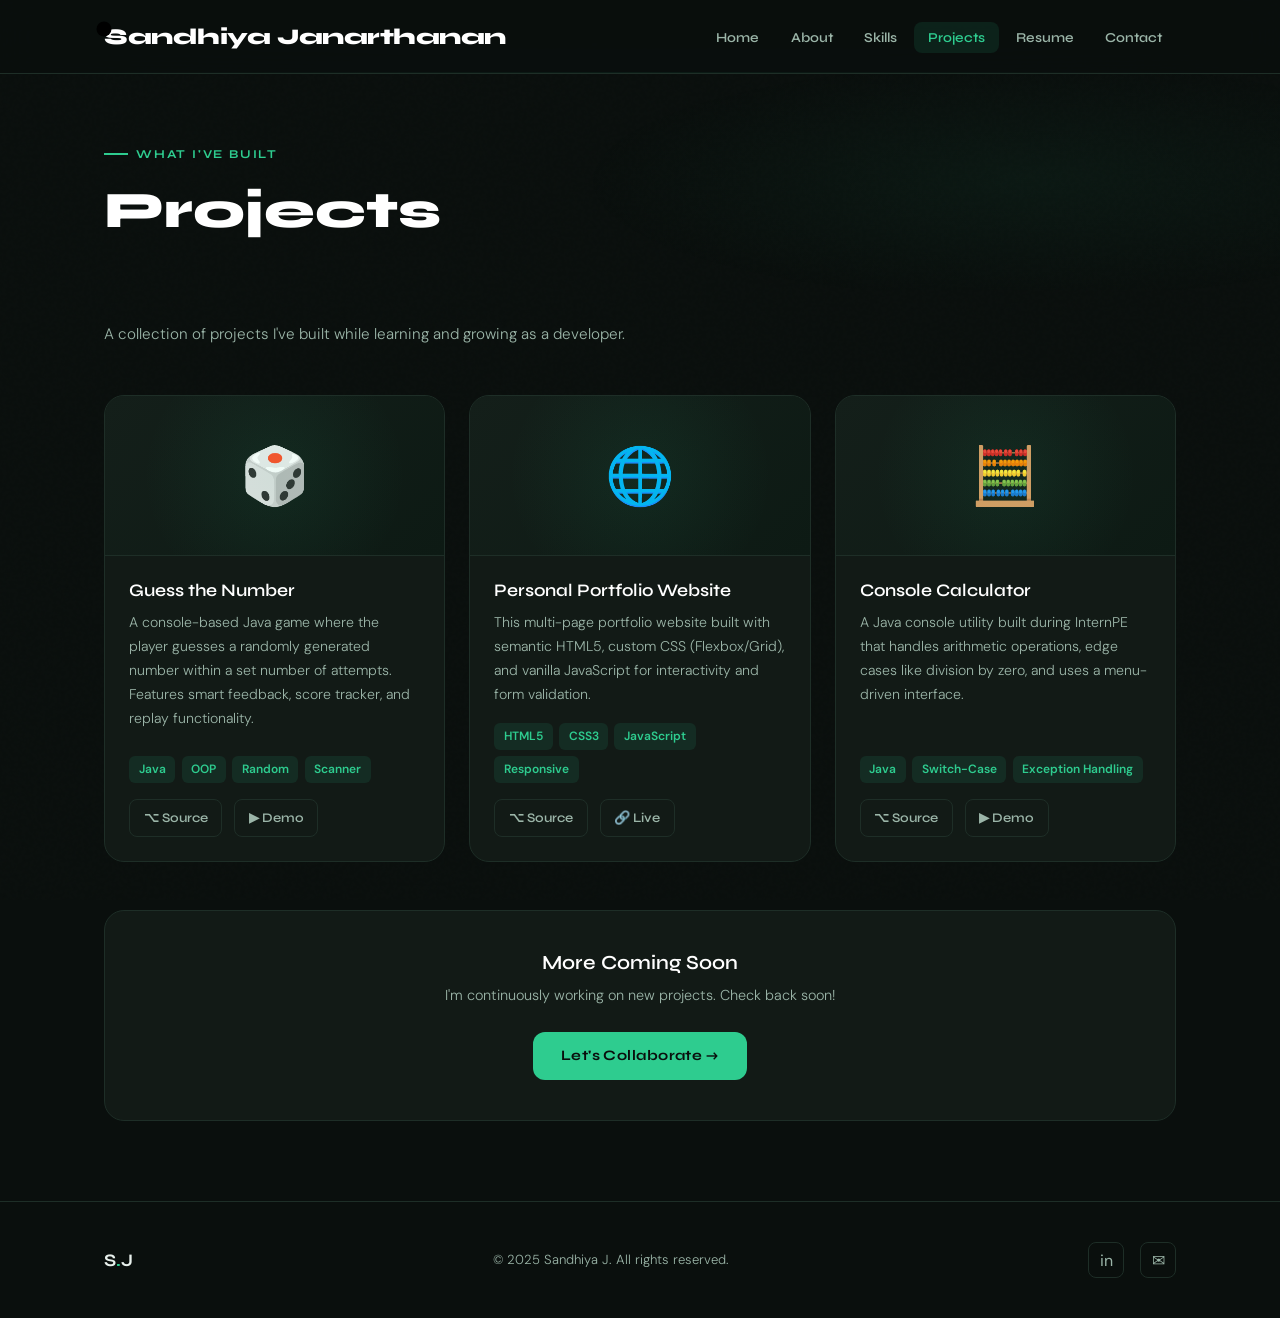
==== projects.html @ 61b1cd42 "Initial Portfolio" ====
<!DOCTYPE html>
<html lang="en">
<head>
  <meta charset="UTF-8" />
  <meta name="viewport" content="width=device-width, initial-scale=1.0" />
  <title>Projects — Sandhiya J</title>
  <link rel="stylesheet" href="style.css" />
</head>
<body>
  <nav id="navbar">
    <div class="container nav-inner">
      <a href="index.html" class="nav-logo">Sandhiya Janarthanan</a>
      <ul class="nav-links">
        <li><a href="index.html">Home</a></li>
        <li><a href="about.html">About</a></li>
        <li><a href="skills.html">Skills</a></li>
        <li><a href="projects.html">Projects</a></li>
        <li><a href="resume.html">Resume</a></li>
        <li><a href="contact.html">Contact</a></li>
      </ul>
      <div class="cursor" id="cursor"></div>
      <button class="nav-toggle"><span></span><span></span><span></span></button>
    </div>
  </nav>

  <main>
    <div class="page-hero">
      <div class="page-hero-bg"></div>
      <div class="container">
        <span class="section-label">What I've Built</span>
        <h1 style="font-size:clamp(2rem,5vw,3.2rem)">Projects</h1>
      </div>
    </div>

    <section class="section" style="padding-top:2rem">
      <div class="container">
        <p class="fade-up" style="max-width:600px;margin-bottom:3rem;font-size:.95rem">
          A collection of projects I've built while learning and growing as a developer.
        </p>

        <div class="projects-grid">

          <article class="project-card fade-up">
            <div class="project-thumb">🎲</div>
            <div class="project-body">
              <h3>Guess the Number</h3>
              <p>A console-based Java game where the player guesses a randomly generated number within a set number of attempts. Features smart feedback, score tracker, and replay functionality.</p>
              <div class="project-tags">
                <span class="project-tag">Java</span><span class="project-tag">OOP</span>
                <span class="project-tag">Random</span><span class="project-tag">Scanner</span>
              </div>
              <div class="project-links">
                <a href="https://github.com/SandhiyaIT-45/GuessNumber-game">⌥ Source</a>
                <a href="https://github.com/SandhiyaIT-45/GuessNumber-game">▶ Demo</a>
              </div>
            </div>
          </article>

         <!--<article class="project-card fade-up">
            <div class="project-thumb">✊</div>
            <div class="project-body">
              <h3>Rock Paper Scissors</h3>
              <p>A fully interactive Java console game with randomized computer moves, score tracking across rounds, and smooth user input via the Scanner class.</p>
              <div class="project-tags">
                <span class="project-tag">Java</span><span class="project-tag">Randomization</span>
                <span class="project-tag">Scanner</span><span class="project-tag">Conditionals</span>
              </div>
              <div class="project-links">
                <a href="#">⌥ Source</a>
                <a href="#">▶ Demo</a>
              </div>
            </div>
          </article>-->

          <article class="project-card fade-up">
            <div class="project-thumb">🌐</div>
            <div class="project-body">
              <h3>Personal Portfolio Website</h3>
              <p>This multi-page portfolio website built with semantic HTML5, custom CSS (Flexbox/Grid), and vanilla JavaScript for interactivity and form validation.</p>
              <div class="project-tags">
                <span class="project-tag">HTML5</span><span class="project-tag">CSS3</span>
                <span class="project-tag">JavaScript</span><span class="project-tag">Responsive</span>
              </div>
              <div class="project-links">
                <a href="">⌥ Source</a>
                <a href="index.html">🔗 Live</a>
              </div>
            </div>
          </article>

          <article class="project-card fade-up">
            <div class="project-thumb">🧮</div>
            <div class="project-body">
              <h3>Console Calculator</h3>
              <p>A Java console utility built during InternPE that handles arithmetic operations, edge cases like division by zero, and uses a menu-driven interface.</p>
              <div class="project-tags">
                <span class="project-tag">Java</span><span class="project-tag">Switch-Case</span>
                <span class="project-tag">Exception Handling</span>
              </div>
              <div class="project-links">
                <a href="#">⌥ Source</a>
                <a href="#">▶ Demo</a>
              </div>
            </div>
          </article>

        </div>

        <div class="fade-up" style="text-align:center;margin-top:3rem;padding:2.5rem;background:var(--card);border:1px solid var(--border);border-radius:var(--radius-lg)">
          <h3 style="margin-bottom:.5rem">More Coming Soon</h3>
          <p style="margin-bottom:1.5rem;font-size:.9rem">I'm continuously working on new projects. Check back soon!</p>
          <a href="contact.html" class="btn btn-primary">Let's Collaborate →</a>
        </div>

      </div>
    </section>
  </main>

  <footer>
    <div class="container footer-inner">
      <div class="footer-brand">S<span>.</span>J</div>
      <p>© 2025 Sandhiya J. All rights reserved.</p>
      <div class="footer-links">
        <a href="https://linkedin.com" target="_blank">in</a>
        <a href="mailto:santhiyaj439@gmail.com">✉</a>
      </div>
    </div>
  </footer>
  <script src="script.js"></script>
</body>
</html>
---- style.css ----
/* ============================================================
   SANDHIYA J — Portfolio Stylesheet
   Theme: Dark professional with emerald accents
   ============================================================ */

@import url('https://fonts.googleapis.com/css2?family=Syne:wght@400;600;700;800&family=DM+Sans:ital,wght@0,300;0,400;0,500;1,300&display=swap');

/* ── CSS Variables ── */
:root {
  --bg:        #0a0f0d;
  --bg2:       #0f1712;
  --bg3:       #141f1a;
  --card:      #121a16;
  --border:    #1e2e27;
  --accent:    #2ecc8f;
  --accent2:   #1aab72;
  --accent3:   #0d7a52;
  --text:      #e8f0ec;
  --text2:     #9bb5a8;
  --text3:     #5a7a6d;
  --white:     #ffffff;
  --font-head: 'Syne', sans-serif;
  --font-body: 'DM Sans', sans-serif;
  --radius:    12px;
  --radius-lg: 20px;
  --shadow:    0 8px 32px rgba(0,0,0,0.4);
  --trans:     all 0.3s cubic-bezier(0.4,0,0.2,1);
}
/* Default Light Mode 
body {
  background-color: white;
  color: black;
  transition: 0.3s;
}

Dark Mode 
.dark-mode {
  background-color: #121212;
  color: white;
}

 Button 
#themeToggle {
  padding: 10px 15px;
  cursor: pointer;
}*/

/* Hide default cursor */
body {
  cursor:pointer;
}

/* Custom cursor */
.cursor {
  width: 15px;
  height: 15px;
  background: black;
  border-radius: 50%;
  position: fixed;
  pointer-events: none;
  transform: translate(-50%, -50%);
}

/* Hover effect */
a:hover ~ .cursor,
button:hover ~ .cursor {
  transform: scale(2);
  background: red;
}

/* ── Reset & Base ── */
*, *::before, *::after { box-sizing: border-box; margin: 0; padding: 0; }
html { scroll-behavior: smooth; font-size: 16px; }
body {
  font-family: var(--font-body);
  background: var(--bg);
  color: var(--text);
  line-height: 1.7;
  min-height: 100vh;
  overflow-x: hidden;
}

a { color: inherit; text-decoration: none; }
img { max-width: 100%; display: block; }
ul { list-style: none; }

/* ── Noise texture overlay ── */
body::before {
  content: '';
  position: fixed;
  inset: 0;
  background-image: url("data:image/svg+xml,%3Csvg viewBox='0 0 256 256' xmlns='http://www.w3.org/2000/svg'%3E%3Cfilter id='noise'%3E%3CfeTurbulence type='fractalNoise' baseFrequency='0.9' numOctaves='4' stitchTiles='stitch'/%3E%3C/filter%3E%3Crect width='100%25' height='100%25' filter='url(%23noise)' opacity='0.03'/%3E%3C/svg%3E");
  pointer-events: none;
  z-index: 0;
  opacity: 0.4;
}

/* ── Typography ── */
h1, h2, h3, h4 {
  font-family: var(--font-head);
  line-height: 1.2;
  color: var(--white);
}
h1 { font-size: clamp(2.4rem, 6vw, 4rem); font-weight: 800; }
h2 { font-size: clamp(1.8rem, 4vw, 2.6rem); font-weight: 700; }
h3 { font-size: 1.25rem; font-weight: 600; }
h4 { font-size: 1rem; font-weight: 600; }
p  { color: var(--text2); font-weight: 300; }

/* ── Utility ── */
.container {
  max-width: 1120px;
  margin: 0 auto;
  padding: 0 1.5rem;
}
.section { padding: 5rem 0; position: relative; z-index: 1; }

.section-label {
  display: inline-flex;
  align-items: center;
  gap: 0.5rem;
  font-family: var(--font-head);
  font-size: 0.75rem;
  font-weight: 700;
  letter-spacing: 0.15em;
  text-transform: uppercase;
  color: var(--accent);
  margin-bottom: 1rem;
}
.section-label::before {
  content: '';
  width: 24px; height: 2px;
  background: var(--accent);
  display: inline-block;
}
.section-title { margin-bottom: 3rem; }
.accent { color: var(--accent); }

/* ── Buttons ── */
.btn {
  display: inline-flex;
  align-items: center;
  gap: 0.5rem;
  padding: 0.75rem 1.75rem;
  border-radius: var(--radius);
  font-family: var(--font-head);
  font-size: 0.9rem;
  font-weight: 700;
  letter-spacing: 0.03em;
  cursor: pointer;
  transition: var(--trans);
  border: none;
}
.btn-primary { background: var(--accent); color: var(--bg); }
.btn-primary:hover {
  background: var(--white);
  transform: translateY(-2px);
  box-shadow: 0 12px 28px rgba(46,204,143,0.25);
}
.btn-outline { background: transparent; color: var(--accent); border: 1.5px solid var(--border); }
.btn-outline:hover {
  border-color: var(--accent);
  background: rgba(46,204,143,0.07);
  transform: translateY(-2px);
}

/* ── Navbar ── */
#navbar {
  position: fixed;
  top: 0; left: 0; right: 0;
  z-index: 1000;
  padding: 1.1rem 0;
  background: rgba(10,15,13,0.85);
  backdrop-filter: blur(18px);
  -webkit-backdrop-filter: blur(18px);
  border-bottom: 1px solid var(--border);
  transition: var(--trans);
}
#navbar.scrolled {
  padding: 0.8rem 0;
  box-shadow: 0 4px 24px rgba(0,0,0,0.5);
}
.nav-inner { display: flex; align-items: center; justify-content: space-between; }
.nav-logo {
  font-family: var(--font-head);
  font-size: 1.4rem;
  font-weight: 800;
  color: var(--white);
  letter-spacing: -0.02em;
}
.nav-logo span { color: var(--accent); }
.nav-links { display: flex; align-items: center; gap: 0.25rem; }
.nav-links a {
  padding: 0.45rem 0.85rem;
  border-radius: 8px;
  font-family: var(--font-head);
  font-size: 0.85rem;
  font-weight: 600;
  color: var(--text2);
  transition: var(--trans);
}
.nav-links a:hover,
.nav-links a.active { color: var(--white); background: rgba(46,204,143,0.1); }
.nav-links a.active { color: var(--accent); }

/* Hamburger */
.nav-toggle {
  display: none;
  flex-direction: column;
  gap: 5px;
  cursor: pointer;
  background: none;
  border: none;
  padding: 0.3rem;
}
.nav-toggle span {
  display: block;
  width: 24px; height: 2px;
  background: var(--text);
  border-radius: 2px;
  transition: var(--trans);
}
.nav-toggle.open span:nth-child(1) { transform: rotate(45deg) translate(5px,5px); }
.nav-toggle.open span:nth-child(2) { opacity: 0; }
.nav-toggle.open span:nth-child(3) { transform: rotate(-45deg) translate(5px,-5px); }

/* ── Page Wrapper ── */
main { padding-top: 72px; }

/* ── Hero ── */
.hero {
  min-height: calc(100vh - 72px);
  display: flex;
  align-items: center;
  position: relative;
  overflow: hidden;
}
.hero-bg {
  position: absolute; inset: 0;
  background:
    radial-gradient(ellipse 60% 60% at 70% 40%, rgba(46,204,143,0.07) 0%, transparent 70%),
    radial-gradient(ellipse 40% 40% at 20% 80%, rgba(46,204,143,0.04) 0%, transparent 60%);
  pointer-events: none;
}
.hero-grid {
  display: grid;
  grid-template-columns: 1fr 1fr;
  gap: 4rem;
  align-items: center;
  position: relative;
  z-index: 1;
}
.hero-tag {
  display: inline-flex;
  align-items: center;
  gap: 0.5rem;
  background: rgba(46,204,143,0.1);
  border: 1px solid rgba(46,204,143,0.2);
  border-radius: 99px;
  padding: 0.35rem 1rem;
  font-size: 0.8rem;
  font-weight: 500;
  color: var(--accent);
  margin-bottom: 1.5rem;
}
.hero-tag .dot {
  width: 7px; height: 7px;
  border-radius: 50%;
  background: var(--accent);
  animation: pulse 2s infinite;
}
@keyframes pulse {
  0%, 100% { opacity: 1; transform: scale(1); }
  50%       { opacity: 0.4; transform: scale(1.4); }
}
.hero-name { margin-bottom: 1rem; }
.hero-name .line2 { color: var(--accent); display: block; }
.hero-subtitle {
  font-family: var(--font-head);
  font-size: 1.1rem;
  font-weight: 600;
  color: var(--text2);
  margin-bottom: 1.25rem;
  letter-spacing: 0.02em;
}
.hero-desc { font-size: 1rem; max-width: 480px; margin-bottom: 2.5rem; line-height: 1.8; }
.hero-cta { display: flex; gap: 1rem; flex-wrap: wrap; }

/* Avatar */
.hero-visual { display: flex; justify-content: center; }
.avatar-ring {
  width: 320px; height: 320px;
  border-radius: 50%;
  border: 2px solid var(--border);
  padding: 8px;
  position: relative;
  
}
.avatar-ring::before {
  content: '';
  position: absolute; inset: -2px;
  border-radius: 50%;
  background: conic-gradient(from 0deg, var(--accent), transparent 40%, transparent 60%, var(--accent));
  /*animation: rotate-slow 4s linear infinite;*/
  z-index: -1;
}
@keyframes rotate-slow {
  from { transform: rotate(0deg); }
  to   { transform: rotate(360deg); }
}
.avatar-inner {
  width: 100%; height: 100%;
  border-radius: 50%;
  background: linear-gradient(135deg, var(--bg3), var(--bg2));
  border: 1px solid var(--border);
  display: flex; align-items: center; justify-content: center;
  overflow: hidden;
}
.avatar-initials {
  font-family: var(--font-head);
  font-size: 5rem;
  font-weight: 800;
  color: var(--accent);
  letter-spacing: -0.05em;
  line-height: 1;
}

/* Stats */
.hero-stats {
  display: flex; gap: 2.5rem;
  margin-top: 2.5rem;
  padding-top: 2.5rem;
  border-top: 1px solid var(--border);
}
.stat-item .num {
  font-family: var(--font-head);
  font-size: 1.8rem; font-weight: 800;
  color: var(--accent); line-height: 1;
}
.stat-item .label { font-size: 0.78rem; color: var(--text3); margin-top: 0.2rem; }

/* ── About ── */
.about-grid {
  display: grid;
  grid-template-columns: 1fr 1.5fr;
  gap: 4rem;
  align-items: start;
}
.about-card {
  background: var(--card);
  border: 1px solid var(--border);
  border-radius: var(--radius-lg);
  padding: 2rem;
  position: sticky;
  top: 100px;
}
.about-avatar {
  width: 120px; height: 120px;
  border-radius: 50%;
  background: linear-gradient(135deg, var(--accent3), var(--accent));
  display: flex; align-items: center; justify-content: center;
  font-family: var(--font-head);
  font-size: 2.5rem; font-weight: 800;
  color: var(--bg);
  margin: 0 auto 1.5rem;
}
.about-name-card { text-align: center; margin-bottom: 1.5rem; }
.about-name-card h3 { font-size: 1.4rem; margin-bottom: 0.25rem; }
.about-name-card p  { font-size: 0.85rem; color: var(--accent); }
.about-meta { display: flex; flex-direction: column; gap: 0.7rem; }
.meta-item { display: flex; align-items: center; gap: 0.75rem; font-size: 0.85rem; }
.meta-icon {
  width: 32px; height: 32px;
  border-radius: 8px;
  background: rgba(46,204,143,0.1);
  display: flex; align-items: center; justify-content: center;
  font-size: 1rem; flex-shrink: 0;
}
.meta-item span   { color: var(--text2); }
.meta-item strong { color: var(--text); font-weight: 500; display: block; font-size: 0.8rem; }
.about-content h2 { margin-bottom: 1rem; }
.about-content p  { margin-bottom: 1.25rem; font-size: 0.95rem; line-height: 1.9; }

/* Timeline */
.edu-timeline { margin-top: 2.5rem; }
.timeline-item {
  display: flex; gap: 1.25rem;
  margin-bottom: 1.5rem;
  position: relative;
}
.timeline-item::before {
  content: '';
  position: absolute;
  left: 15px; top: 36px; bottom: -1.5rem;
  width: 1px;
  background: var(--border);
}
.timeline-item:last-child::before { display: none; }
.timeline-dot {
  width: 32px; height: 32px;
  border-radius: 50%;
  border: 2px solid var(--accent);
  background: var(--bg);
  display: flex; align-items: center; justify-content: center;
  flex-shrink: 0; z-index: 1;
}
.timeline-dot::after {
  content: '';
  width: 8px; height: 8px;
  border-radius: 50%;
  background: var(--accent);
}
.timeline-body {
  background: var(--card);
  border: 1px solid var(--border);
  border-radius: var(--radius);
  padding: 1rem 1.25rem;
  flex: 1;
}
.timeline-year { font-size: 0.75rem; color: var(--accent); font-weight: 600; letter-spacing: 0.05em; margin-bottom: 0.3rem; }
.timeline-body h4 { margin-bottom: 0.2rem; font-size: 0.95rem; }
.timeline-body p  { font-size: 0.82rem; }
.badge-grade {
  display: inline-block;
  background: rgba(46,204,143,0.12);
  color: var(--accent);
  border-radius: 6px;
  padding: 0.15rem 0.6rem;
  font-size: 0.78rem; font-weight: 600;
  margin-top: 0.4rem;
}

/* ── Skills ── */
.skills-intro { max-width: 600px; margin-bottom: 3rem; }
.skills-grid {
  display: grid;
  grid-template-columns: repeat(auto-fill, minmax(280px,1fr));
  gap: 1.25rem;
  margin-bottom: 3rem;
}
.skill-card {
  background: var(--card);
  border: 1px solid var(--border);
  border-radius: var(--radius);
  padding: 1.5rem;
  transition: var(--trans);
}
.skill-card:hover {
  border-color: rgba(46,204,143,0.4);
  transform: translateY(-3px);
  box-shadow: 0 12px 32px rgba(0,0,0,0.3);
}
.skill-header { display: flex; align-items: center; justify-content: space-between; margin-bottom: 1rem; }
.skill-icon  { font-size: 1.5rem; }
.skill-pct   { font-family: var(--font-head); font-size: 0.85rem; font-weight: 700; color: var(--accent); }
.skill-card h4 { margin-bottom: 0.75rem; font-size: 0.95rem; }
.skill-bar { height: 5px; background: var(--bg3); border-radius: 99px; overflow: hidden; }
.skill-fill {
  height: 100%;
  border-radius: 99px;
  background: linear-gradient(90deg, var(--accent3), var(--accent));
  width: 0%;
  transition: width 1.2s cubic-bezier(0.4,0,0.2,1);
}
.other-skills-title { font-family: var(--font-head); font-size: 1.1rem; margin-bottom: 1rem; color: var(--white); }
.tags-grid { display: flex; flex-wrap: wrap; gap: 0.6rem; }
.tag {
  background: var(--card);
  border: 1px solid var(--border);
  border-radius: 8px;
  padding: 0.4rem 1rem;
  font-size: 0.82rem;
  color: var(--text2);
  transition: var(--trans);
  font-weight: 500;
}
.tag:hover { border-color: var(--accent); color: var(--accent); background: rgba(46,204,143,0.07); }

/* Certs */
.certs-grid { display: grid; grid-template-columns: repeat(auto-fill, minmax(260px,1fr)); gap: 1rem; margin-top: 2rem; }
.cert-card {
  background: var(--card);
  border: 1px solid var(--border);
  border-radius: var(--radius);
  padding: 1.25rem;
  display: flex; gap: 0.75rem;
  align-items: flex-start;
  transition: var(--trans);
}
.cert-card:hover { border-color: rgba(46,204,143,0.3); }
.cert-icon {
  width: 36px; height: 36px;
  border-radius: 8px;
  background: rgba(46,204,143,0.12);
  display: flex; align-items: center; justify-content: center;
  font-size: 1.1rem; flex-shrink: 0;
}
.cert-card h4 { font-size: 0.85rem; margin-bottom: 0.2rem; line-height: 1.4; }
.cert-card p  { font-size: 0.78rem; }

/* ── Projects ── */
.projects-grid {
  display: grid;
  grid-template-columns: repeat(auto-fill, minmax(320px,1fr));
  gap: 1.5rem;
}
.project-card {
  background: var(--card);
  border: 1px solid var(--border);
  border-radius: var(--radius-lg);
  overflow: hidden;
  transition: var(--trans);
  display: flex; flex-direction: column;
}
.project-card:hover {
  border-color: rgba(46,204,143,0.35);
  transform: translateY(-4px);
  box-shadow: 0 20px 48px rgba(0,0,0,0.35);
}
.project-thumb {
  height: 160px;
  background: linear-gradient(135deg, var(--bg3) 0%, #0d1a14 100%);
  display: flex; align-items: center; justify-content: center;
  font-size: 3.5rem;
  border-bottom: 1px solid var(--border);
  position: relative; overflow: hidden;
}
.project-thumb::after {
  content: '';
  position: absolute; inset: 0;
  background: radial-gradient(circle at center, rgba(46,204,143,0.08), transparent 70%);
}
.project-body { padding: 1.5rem; flex: 1; display: flex; flex-direction: column; }
.project-body h3 { margin-bottom: 0.6rem; font-size: 1.1rem; }
.project-body p  { font-size: 0.88rem; flex: 1; line-height: 1.7; }
.project-tags { display: flex; flex-wrap: wrap; gap: 0.4rem; margin: 1rem 0; }
.project-tag {
  background: rgba(46,204,143,0.1);
  color: var(--accent);
  border-radius: 6px;
  padding: 0.2rem 0.6rem;
  font-size: 0.75rem; font-weight: 600;
}
.project-links { display: flex; gap: 0.75rem; margin-top: auto; }
.project-links a {
  display: inline-flex; align-items: center; gap: 0.4rem;
  font-size: 0.82rem; font-weight: 600;
  color: var(--text2);
  padding: 0.45rem 0.85rem;
  border: 1px solid var(--border);
  border-radius: 8px;
  transition: var(--trans);
  font-family: var(--font-head);
}
.project-links a:hover { border-color: var(--accent); color: var(--accent); }

/* ── Resume ── */
.resume-layout {
  display: grid;
  grid-template-columns: 1fr 1.4fr;
  gap: 3rem;
  align-items: start;
}
.resume-preview {
  background: var(--card);
  border: 1px solid var(--border);
  border-radius: var(--radius-lg);
  overflow: hidden;
  position: sticky;
  top: 100px;
}
.resume-preview-header {
  background: linear-gradient(135deg, var(--accent3), var(--accent2));
  padding: 2rem; text-align: center;
}
.resume-preview-header .r-name  { font-family: var(--font-head); font-size: 1.5rem; font-weight: 800; color: var(--bg); margin-bottom: 0.3rem; }
.resume-preview-header .r-title { font-size: 0.85rem; color: rgba(10,15,13,0.75); font-weight: 500; }
.resume-preview-body { padding: 1.5rem; }
.r-section { margin-bottom: 1.5rem; }
.r-section-title {
  font-family: var(--font-head);
  font-size: 0.72rem; font-weight: 700;
  letter-spacing: 0.12em; text-transform: uppercase;
  color: var(--accent);
  margin-bottom: 0.75rem;
  padding-bottom: 0.5rem;
  border-bottom: 1px solid var(--border);
}
.r-item { margin-bottom: 0.75rem; }
.r-item h4 { font-size: 0.82rem; margin-bottom: 0.1rem; color: var(--text); }
.r-item p, .r-item span { font-size: 0.75rem; color: var(--text2); }
.r-skills-list { display: flex; flex-wrap: wrap; gap: 0.35rem; }
.r-tag {
  background: rgba(46,204,143,0.1);
  color: var(--accent);
  border-radius: 4px;
  padding: 0.15rem 0.5rem;
  font-size: 0.72rem; font-weight: 600;
}
.resume-actions { display: flex; flex-direction: column; gap: 1rem; }
.resume-info h2 { margin-bottom: 0.75rem; }
.resume-info p  { margin-bottom: 2rem; font-size: 0.95rem; }
.resume-highlights { display: grid; grid-template-columns: 1fr 1fr; gap: 1rem; margin-bottom: 2.5rem; }
.highlight-card {
  background: var(--card);
  border: 1px solid var(--border);
  border-radius: var(--radius);
  padding: 1.25rem; text-align: center;
}
.highlight-card .h-num { font-family: var(--font-head); font-size: 1.8rem; font-weight: 800; color: var(--accent); margin-bottom: 0.25rem; }
.highlight-card p { font-size: 0.8rem; }

/* ── Contact ── */
.contact-grid { display: grid; grid-template-columns: 1fr 1.5fr; gap: 3.5rem; align-items: start; }
.contact-info h2 { margin-bottom: 1rem; }
.contact-info p  { margin-bottom: 2rem; font-size: 0.95rem; }
.contact-items { display: flex; flex-direction: column; gap: 1rem; }
.contact-item { display: flex; align-items: center; gap: 1rem; }
.c-icon {
  width: 44px; height: 44px;
  border-radius: 10px;
  background: rgba(46,204,143,0.1);
  border: 1px solid rgba(46,204,143,0.2);
  display: flex; align-items: center; justify-content: center;
  font-size: 1.1rem; flex-shrink: 0;
}
.c-label { font-size: 0.75rem; color: var(--text3); text-transform: uppercase; letter-spacing: 0.08em; margin-bottom: 0.1rem; }
.c-val   { font-size: 0.9rem; color: var(--text); font-weight: 500; }
.contact-form {
  background: var(--card);
  border: 1px solid var(--border);
  border-radius: var(--radius-lg);
  padding: 2.5rem;
}
.contact-form h3 { margin-bottom: 0.4rem; }
.contact-form > p { font-size: 0.88rem; margin-bottom: 1.75rem; }
.form-group { margin-bottom: 1.25rem; }
.form-group label {
  display: block;
  font-size: 0.82rem; font-weight: 600;
  color: var(--text2);
  margin-bottom: 0.45rem;
  font-family: var(--font-head);
  letter-spacing: 0.02em;
}
.form-group input,
.form-group textarea {
  width: 100%;
  background: var(--bg3);
  border: 1px solid var(--border);
  border-radius: var(--radius);
  padding: 0.8rem 1rem;
  font-size: 0.9rem;
  color: var(--text);
  font-family: var(--font-body);
  outline: none;
  transition: var(--trans);
  resize: none;
}
.form-group input:focus,
.form-group textarea:focus {
  border-color: var(--accent);
  box-shadow: 0 0 0 3px rgba(46,204,143,0.1);
}
.form-group input.error,
.form-group textarea.error { border-color: #e74c3c; }
.form-error { font-size: 0.78rem; color: #e74c3c; margin-top: 0.35rem; display: none; }
.form-error.show { display: block; }
.form-row { display: grid; grid-template-columns: 1fr 1fr; gap: 1rem; }
.form-success { display: none; text-align: center; padding: 2rem; }
.form-success .success-icon { font-size: 3rem; margin-bottom: 1rem; }
.form-success h4 { margin-bottom: 0.5rem; }
.form-success p  { font-size: 0.9rem; }

/* ── Footer ── */
footer {
  border-top: 1px solid var(--border);
  padding: 2.5rem 0;
  position: relative; z-index: 1;
}
.footer-inner { display: flex; align-items: center; justify-content: space-between; flex-wrap: wrap; gap: 1rem; }
.footer-brand { font-family: var(--font-head); font-size: 1.1rem; font-weight: 700; }
.footer-brand span { color: var(--accent); }
footer p { font-size: 0.82rem; }
.footer-links { display: flex; gap: 1rem; }
.footer-links a {
  width: 36px; height: 36px;
  border-radius: 8px;
  border: 1px solid var(--border);
  display: flex; align-items: center; justify-content: center;
  font-size: 1rem; color: var(--text2);
  transition: var(--trans);
}
.footer-links a:hover { border-color: var(--accent); color: var(--accent); background: rgba(46,204,143,0.08); }

.page-hero { padding: 4rem 0 3rem; position: relative; overflow: hidden; }
.page-hero::before {
  content: '';
  position: absolute; top: 0; left: 0; right: 0;
  height: 1px;
  background: linear-gradient(90deg, transparent, var(--accent), transparent);
}
.page-hero-bg {
  position: absolute; inset: 0;
  background: radial-gradient(ellipse 50% 80% at 80% 50%, rgba(46,204,143,0.05), transparent 70%);
  pointer-events: none;
}

/* ── Fade-up Animation ── */
.fade-up {
  opacity: 0;
  transform: translateY(24px);
  transition: opacity 0.6s ease, transform 0.6s ease;
}
.fade-up.visible { opacity: 1; transform: translateY(0); }

/* ── Responsive ── */
@media (max-width: 900px) {
  .hero-grid          { grid-template-columns: 1fr; text-align: center; }
  .hero-visual        { order: -1; }
  .hero-desc          { margin-left: auto; margin-right: auto; }
  .hero-cta           { justify-content: center; }
  .hero-stats         { justify-content: center; }
  .about-grid         { grid-template-columns: 1fr; }
  .about-card         { position: static; }
  .resume-layout      { grid-template-columns: 1fr; }
  .resume-preview     { position: static; }
  .contact-grid       { grid-template-columns: 1fr; }
}

@media (max-width: 640px) {
  h1 { font-size: 2rem; }
  h2 { font-size: 1.6rem; }
  .nav-links {
    display: none;
    position: fixed; top: 68px; left: 0; right: 0;
    background: var(--bg2);
    border-bottom: 1px solid var(--border);
    padding: 1rem;
    flex-direction: column; gap: 0.25rem;
  }
  .nav-links.open  { display: flex; }
  .nav-toggle      { display: flex; }
  .avatar-ring     { width: 220px; height: 220px; }
  .hero-stats      { gap: 1.5rem; }
  .form-row        { grid-template-columns: 1fr; }
  .resume-highlights { grid-template-columns: 1fr; }
  .contact-form    { padding: 1.5rem; }
  .section         { padding: 3.5rem 0; }
}
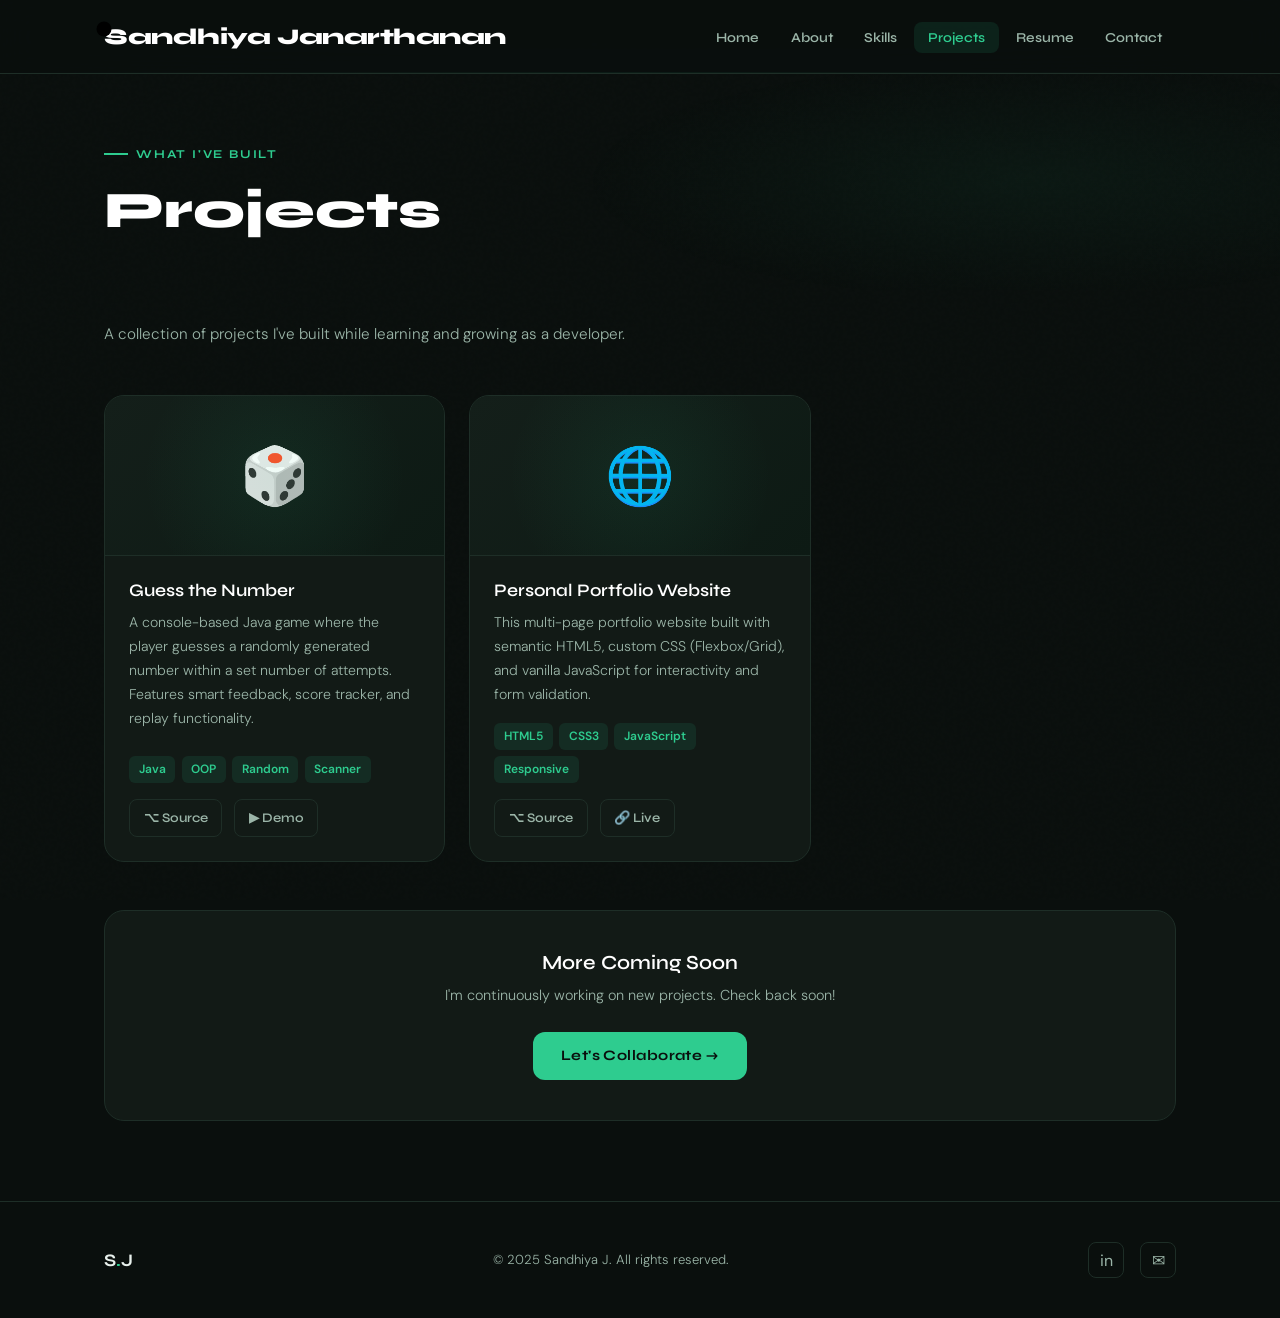
==== commit 8f69b0e7: "Added student management system projects" ====
--- a/projects.html
+++ b/projects.html
@@ -88,7 +88,7 @@
             </div>
           </article>
 
-          <article class="project-card fade-up">
+          <!--<article class="project-card fade-up">
             <div class="project-thumb">🧮</div>
             <div class="project-body">
               <h3>Console Calculator</h3>
@@ -102,7 +102,7 @@
                 <a href="#">▶ Demo</a>
               </div>
             </div>
-          </article>
+          </article>-->
 
         </div>
 
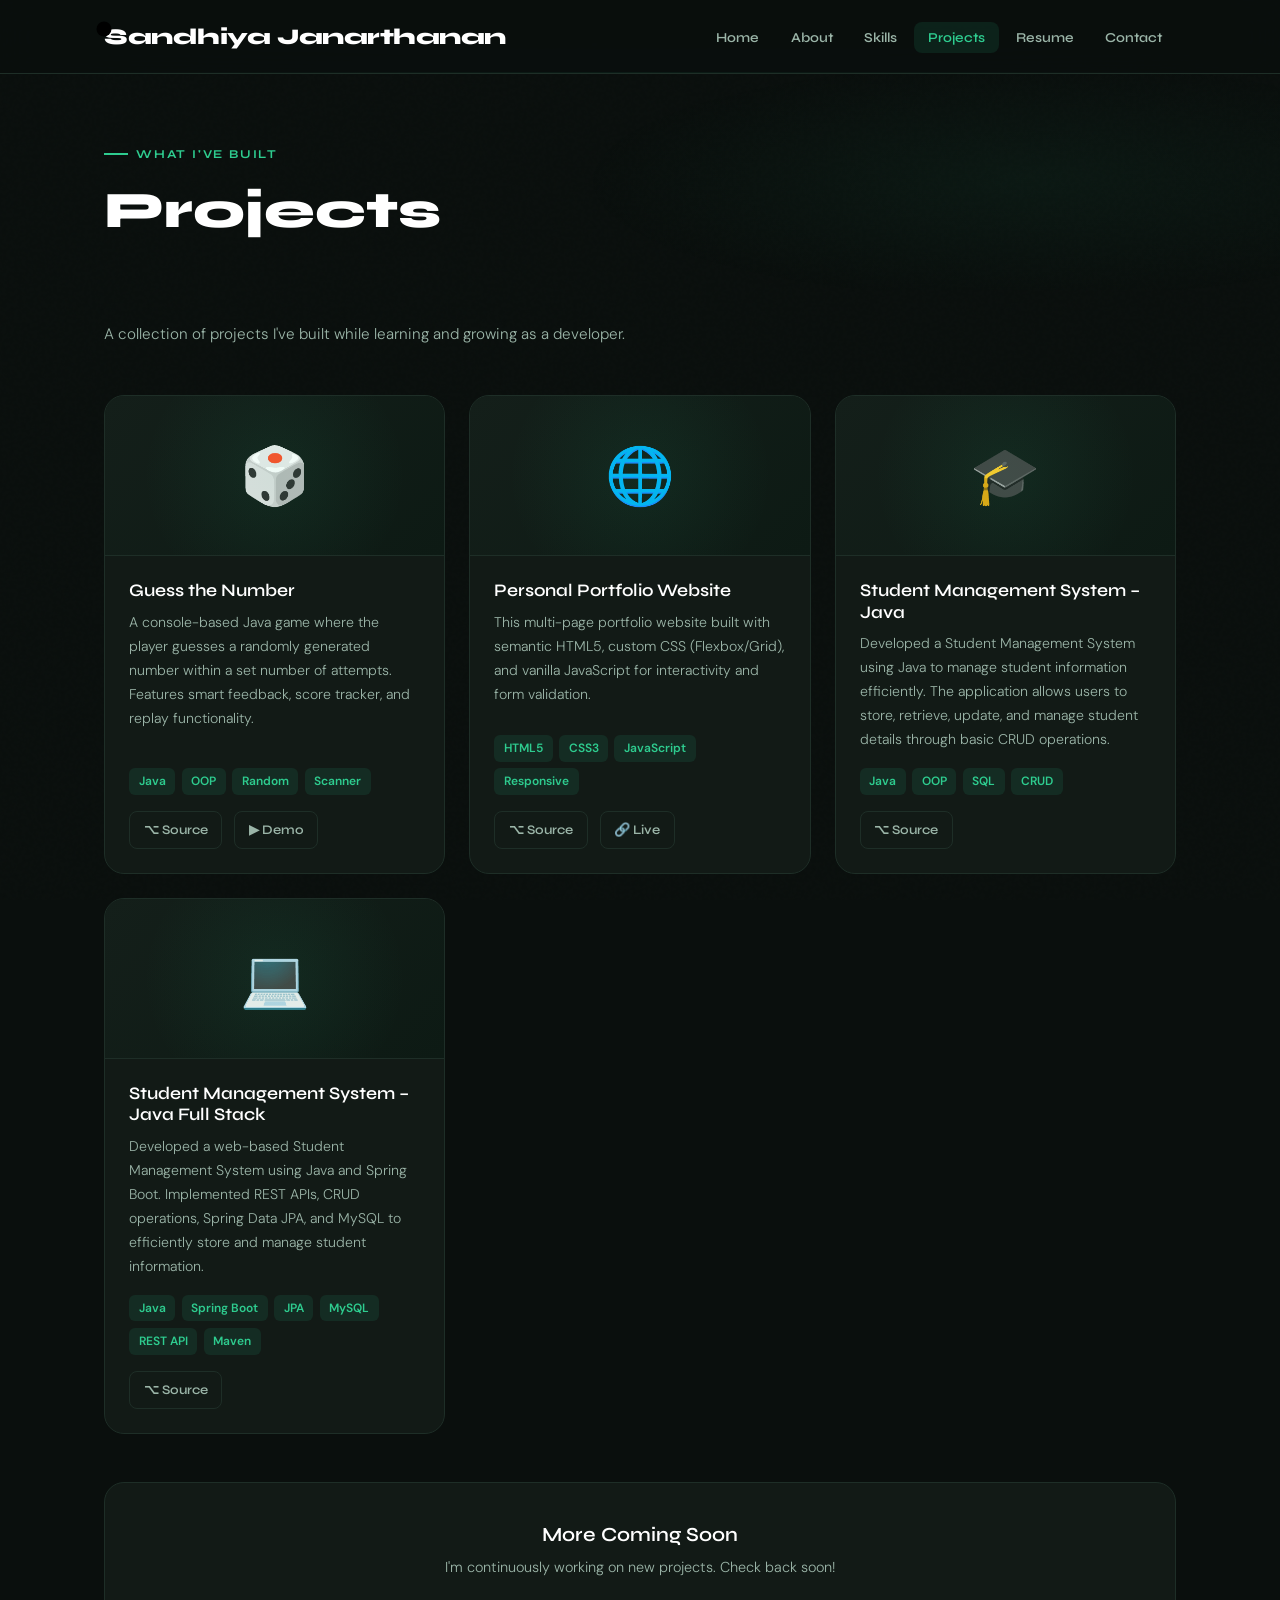
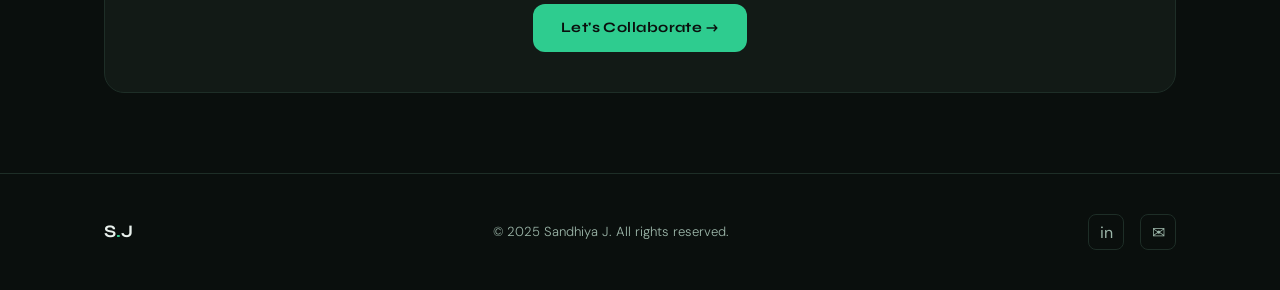
==== commit de3cc035: "Update projects page" ====
--- a/projects.html
+++ b/projects.html
@@ -88,6 +88,64 @@
             </div>
           </article>
 
+          
+<!-- Student Management System - Java -->
+<article class="project-card fade-up">
+  <div class="project-thumb">🎓</div>
+
+  <div class="project-body">
+    <h3>Student Management System – Java</h3>
+
+    <p>
+      Developed a Student Management System using Java to manage student
+      information efficiently. The application allows users to store, retrieve,
+      update, and manage student details through basic CRUD operations.
+    </p>
+
+    <div class="project-tags">
+      <span class="project-tag">Java</span>
+      <span class="project-tag">OOP</span>
+      <span class="project-tag">SQL</span>
+      <span class="project-tag">CRUD</span>
+    </div>
+
+    <div class="project-links">
+      <a href="https://github.com/SandhiyaIT-45/StudentManagementSystem" target="_blank">⌥ Source</a>
+    </div>
+  </div>
+</article>
+
+
+<!-- Student Management System - Java Full Stack -->
+<article class="project-card fade-up">
+  <div class="project-thumb">💻</div>
+
+  <div class="project-body">
+    <h3>Student Management System – Java Full Stack</h3>
+
+    <p>
+      Developed a web-based Student Management System using Java and Spring
+      Boot. Implemented REST APIs, CRUD operations, Spring Data JPA, and MySQL
+      to efficiently store and manage student information.
+    </p>
+
+    <div class="project-tags">
+      <span class="project-tag">Java</span>
+      <span class="project-tag">Spring Boot</span>
+      <span class="project-tag">JPA</span>
+      <span class="project-tag">MySQL</span>
+      <span class="project-tag">REST API</span>
+      <span class="project-tag">Maven</span>
+    </div>
+
+    <div class="project-links">
+      <a href="https://github.com/SandhiyaIT-45/StudentManagementSystem-JFS" target="_blank">⌥ Source</a>
+    </div>
+  </div>
+</article>
+
+
+
           <!--<article class="project-card fade-up">
             <div class="project-thumb">🧮</div>
             <div class="project-body">
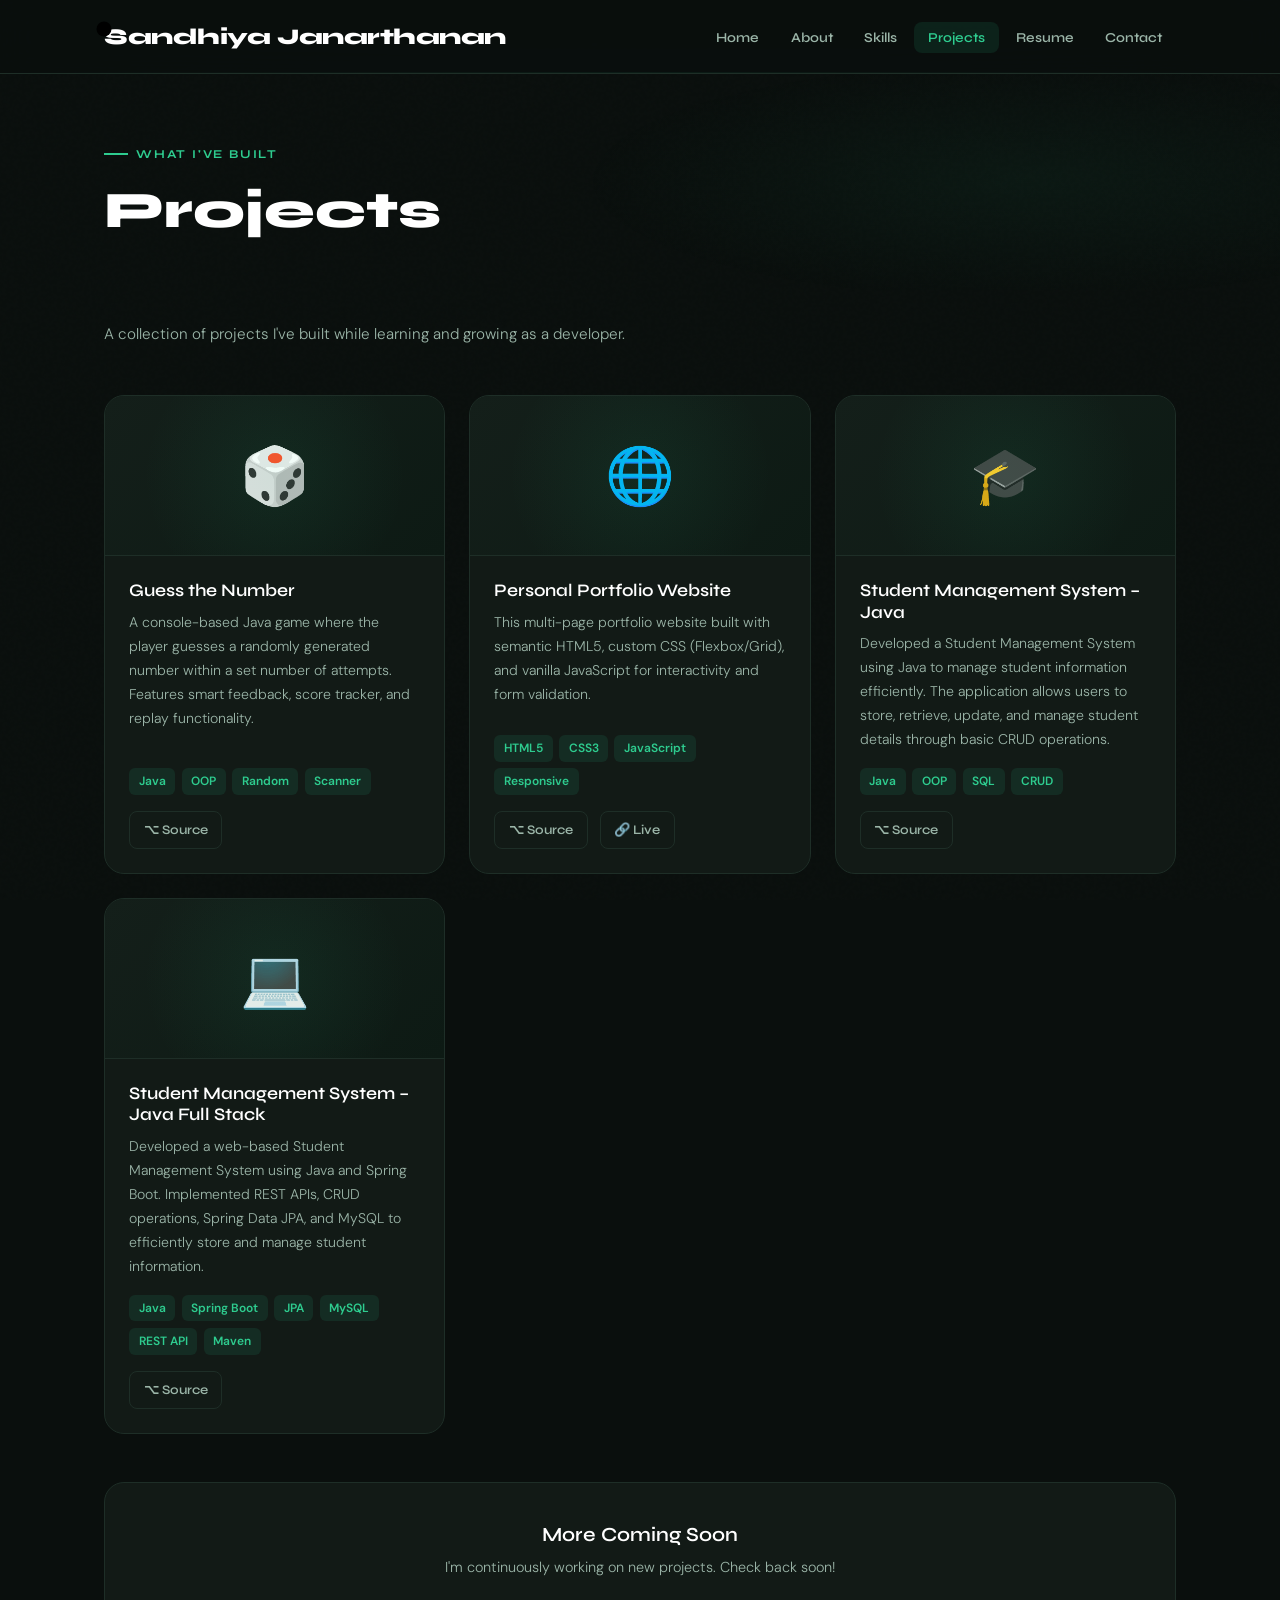
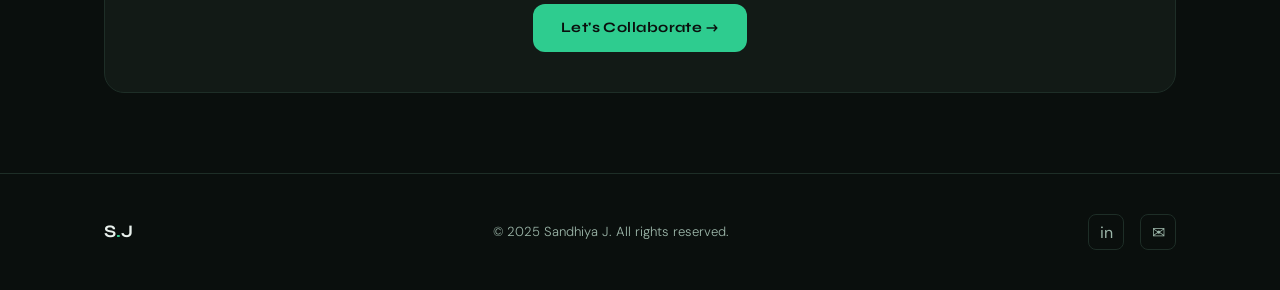
==== commit 046b5cd8: "updated projects" ====
--- a/projects.html
+++ b/projects.html
@@ -51,7 +51,7 @@
               </div>
               <div class="project-links">
                 <a href="https://github.com/SandhiyaIT-45/GuessNumber-game">⌥ Source</a>
-                <a href="https://github.com/SandhiyaIT-45/GuessNumber-game">▶ Demo</a>
+                <!--<a href="https://github.com/SandhiyaIT-45/GuessNumber-game">▶ Demo</a>-->
               </div>
             </div>
           </article>
@@ -82,8 +82,8 @@
                 <span class="project-tag">JavaScript</span><span class="project-tag">Responsive</span>
               </div>
               <div class="project-links">
-                <a href="">⌥ Source</a>
-                <a href="index.html">🔗 Live</a>
+                <a href="https://github.com/SandhiyaIT-45/SandhiyaJ">⌥ Source</a>
+                <a href="file:///C:/Users/SANDHIYA%20J/OneDrive/Desktop/pro/Sandhiya%20Portfolio/portfolio%20new/index.html">🔗 Live</a>
               </div>
             </div>
           </article>
@@ -92,16 +92,13 @@
 <!-- Student Management System - Java -->
 <article class="project-card fade-up">
   <div class="project-thumb">🎓</div>
-
   <div class="project-body">
     <h3>Student Management System – Java</h3>
-
     <p>
       Developed a Student Management System using Java to manage student
       information efficiently. The application allows users to store, retrieve,
       update, and manage student details through basic CRUD operations.
     </p>
-
     <div class="project-tags">
       <span class="project-tag">Java</span>
       <span class="project-tag">OOP</span>
@@ -110,7 +107,8 @@
     </div>
 
     <div class="project-links">
-      <a href="https://github.com/SandhiyaIT-45/StudentManagementSystem" target="_blank">⌥ Source</a>
+      <a href="https://github.com/SandhiyaIT-45/StudentManagementSystem">⌥ Source</a>
+      <!--<a href="https://github.com/SandhiyaIT-45/StudentManagementSystem">🔗 Live</a>-->
     </div>
   </div>
 </article>
@@ -119,16 +117,13 @@
 <!-- Student Management System - Java Full Stack -->
 <article class="project-card fade-up">
   <div class="project-thumb">💻</div>
-
   <div class="project-body">
     <h3>Student Management System – Java Full Stack</h3>
-
     <p>
       Developed a web-based Student Management System using Java and Spring
       Boot. Implemented REST APIs, CRUD operations, Spring Data JPA, and MySQL
       to efficiently store and manage student information.
     </p>
-
     <div class="project-tags">
       <span class="project-tag">Java</span>
       <span class="project-tag">Spring Boot</span>
@@ -137,7 +132,6 @@
       <span class="project-tag">REST API</span>
       <span class="project-tag">Maven</span>
     </div>
-
     <div class="project-links">
       <a href="https://github.com/SandhiyaIT-45/StudentManagementSystem-JFS" target="_blank">⌥ Source</a>
     </div>
@@ -163,13 +157,11 @@
           </article>-->
 
         </div>
-
         <div class="fade-up" style="text-align:center;margin-top:3rem;padding:2.5rem;background:var(--card);border:1px solid var(--border);border-radius:var(--radius-lg)">
           <h3 style="margin-bottom:.5rem">More Coming Soon</h3>
           <p style="margin-bottom:1.5rem;font-size:.9rem">I'm continuously working on new projects. Check back soon!</p>
           <a href="contact.html" class="btn btn-primary">Let's Collaborate →</a>
         </div>
-
       </div>
     </section>
   </main>
